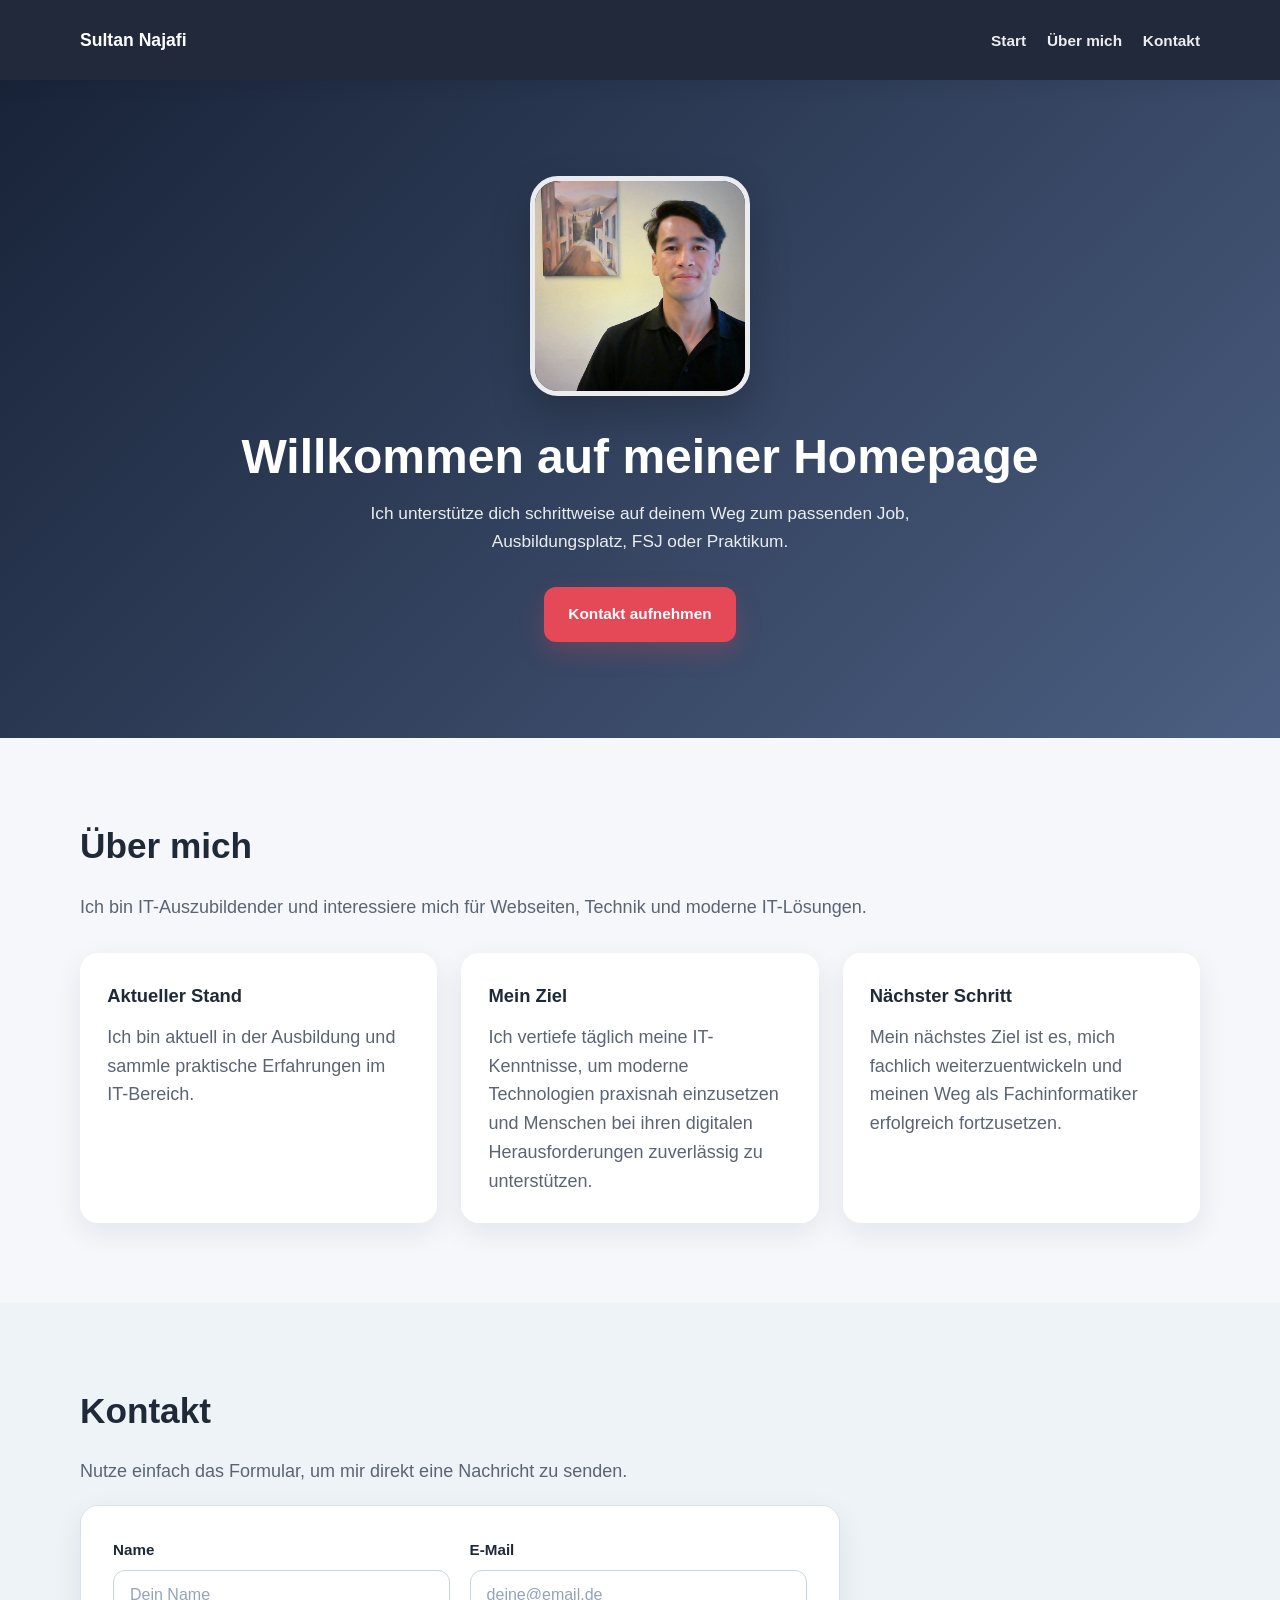
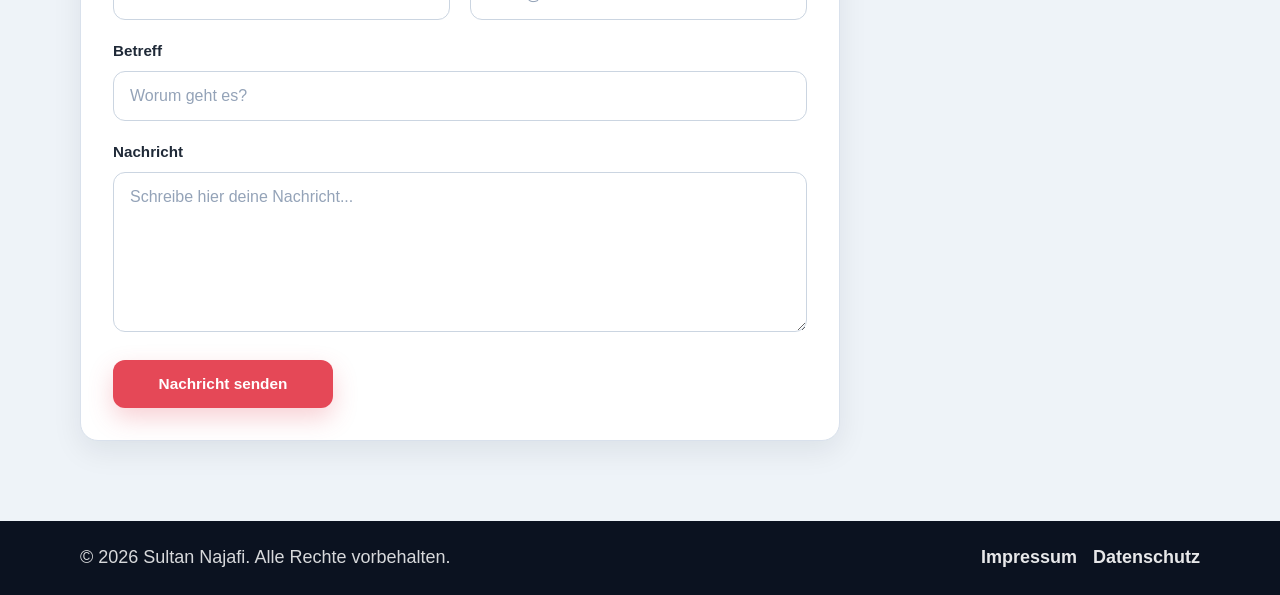
==== index.html @ ae4acdc0 "Add files via upload" ====
<!DOCTYPE html>
<html lang="de">
<head>
  <meta charset="UTF-8" />
  <meta name="viewport" content="width=device-width, initial-scale=1.0" />
  <title>Sultan Najafi</title>
  <meta
    name="description"
    content="Persönliche Homepage von Sultan Najafi mit Informationen, Projekten und Kontaktformular."
  />
  <link rel="stylesheet" href="style.css" />
</head>
<body>
  <header class="site-header">
    <div class="container">
      <nav class="nav">
        <a href="#start" class="logo">Sultan Najafi</a>

        <ul class="nav-links">
          <li><a href="#start">Start</a></li>
          <li><a href="#ueber-mich">Über mich</a></li>
          <li><a href="#kontakt">Kontakt</a></li>
        </ul>
      </nav>
    </div>
  </header>

  <main>
    <section id="start" class="hero">
      <div class="container">
        <img src="mein-foto.jpg" alt="Profilbild von Sultan Najafi" class="profilbild" />

        <h1>Willkommen auf meiner Homepage</h1>

        <p>
          Ich unterstütze dich schrittweise auf deinem Weg zum passenden Job,
          Ausbildungsplatz, FSJ oder Praktikum.
        </p>

        <a class="button" href="#kontakt">Kontakt aufnehmen</a>
      </div>
    </section>

    <section id="ueber-mich" class="section">
      <div class="container">
        <h2>Über mich</h2>

        <p>
          Ich bin IT-Auszubildender und interessiere mich für Webseiten, Technik und moderne IT-Lösungen.
        </p>

        <div class="cards">
          <article class="card">
            <h3>Aktueller Stand</h3>
            <p>
              Ich bin aktuell in der Ausbildung und sammle praktische Erfahrungen im IT-Bereich.
            </p>
          </article>

          <article class="card">
            <h3>Mein Ziel</h3>
            <p>
              Ich vertiefe täglich meine IT-Kenntnisse, um moderne Technologien praxisnah einzusetzen
              und Menschen bei ihren digitalen Herausforderungen zuverlässig zu unterstützen.
            </p>
          </article>

          <article class="card">
            <h3>Nächster Schritt</h3>
            <p>
              Mein nächstes Ziel ist es, mich fachlich weiterzuentwickeln und meinen Weg als
              Fachinformatiker erfolgreich fortzusetzen.
            </p>
          </article>
        </div>
      </div>
    </section>

    <section id="kontakt" class="section section-alt">
      <div class="container">
        <div class="contact-wrapper">
          <div class="contact-header">
            <h2>Kontakt</h2>
            <p class="contact-intro">
              Nutze einfach das Formular, um mir direkt eine Nachricht zu senden.
            </p>
          </div>

          <form
            id="contact-form"
            class="contact-form"
            action="https://formspree.io/f/xgogbnzk"
            method="POST"
          >
            <input
              type="hidden"
              name="_subject"
              value="Neue Nachricht von deiner Homepage"
            />

            <div class="honeypot-field" aria-hidden="true">
              <label for="website">Website</label>
              <input
                type="text"
                id="website"
                name="_gotcha"
                tabindex="-1"
                autocomplete="off"
              />
            </div>

            <div class="form-row">
              <div class="form-group">
                <label for="name">Name</label>
                <input
                  type="text"
                  id="name"
                  name="name"
                  placeholder="Dein Name"
                  required
                />
              </div>

              <div class="form-group">
                <label for="email">E-Mail</label>
                <input
                  type="email"
                  id="email"
                  name="email"
                  placeholder="deine@email.de"
                  required
                />
              </div>
            </div>

            <div class="form-group">
              <label for="betreff">Betreff</label>
              <input
                type="text"
                id="betreff"
                name="betreff"
                placeholder="Worum geht es?"
                required
              />
            </div>

            <div class="form-group">
              <label for="nachricht">Nachricht</label>
              <textarea
                id="nachricht"
                name="nachricht"
                rows="6"
                placeholder="Schreibe hier deine Nachricht..."
                required
              ></textarea>
            </div>

            <div class="form-actions">
              <button type="submit" class="button submit-button" id="submit-button">
                <span class="button-text">Nachricht senden</span>
                <span class="button-spinner" aria-hidden="true"></span>
              </button>
            </div>

            <div
              id="form-status"
              class="form-status"
              role="status"
              aria-live="polite"
            ></div>
          </form>
        </div>
      </div>
    </section>
  </main>

  <footer class="site-footer">
    <div class="container footer-content">
      <p>© 2026 Sultan Najafi. Alle Rechte vorbehalten.</p>

      <div class="footer-links">
  <a href="impressum.html">Impressum</a>
  <a href="datenschutz.html">Datenschutz</a>
</div>
    </div>
  </footer>

  <script src="script.js"></script>
</body>
</html>
---- style.css ----
* {
  box-sizing: border-box;
}

html {
  scroll-behavior: smooth;
}

:root {
  --bg: #f5f7fb;
  --surface: #ffffff;
  --surface-soft: #eef3f8;
  --text: #1f2937;
  --muted: #5b6472;
  --dark: #0f172a;
  --dark-soft: #182338;
  --primary: #e54857;
  --primary-hover: #cc3948;
  --accent: #50607f;
  --hero-start: #182338;
  --hero-end: #4c5f82;
  --border: #d9e1ec;
  --success-bg: #dcfce7;
  --success-text: #166534;
  --success-border: #86efac;
  --info-bg: #e0f2fe;
  --info-text: #075985;
  --info-border: #bae6fd;
  --error-bg: #fee2e2;
  --error-text: #991b1b;
  --error-border: #fca5a5;
  --shadow: 0 10px 30px rgba(15, 23, 42, 0.08);
  --shadow-hover: 0 16px 34px rgba(15, 23, 42, 0.12);
  --radius: 18px;
}

body {
  margin: 0;
  font-family: Arial, sans-serif;
  line-height: 1.6;
  color: var(--text);
  background: var(--bg);
  font-size: 18px;
}

.container {
  width: min(1120px, 92%);
  margin: 0 auto;
}

/* Header */
.site-header {
  position: sticky;
  top: 0;
  z-index: 1000;
  background: rgba(15, 23, 42, 0.92);
  backdrop-filter: blur(10px);
  box-shadow: 0 4px 20px rgba(15, 23, 42, 0.08);
}

.nav {
  min-height: 80px;
  display: flex;
  align-items: center;
  justify-content: space-between;
  gap: 1rem;
}

.logo {
  color: white;
  text-decoration: none;
  font-weight: 700;
  font-size: 1.1rem;
}

.nav-links {
  display: flex;
  gap: 1.3rem;
  list-style: none;
  margin: 0;
  padding: 0;
}

.nav-links a {
  color: rgba(255, 255, 255, 0.92);
  text-decoration: none;
  font-size: 0.96rem;
  font-weight: 600;
  transition: color 0.2s ease, opacity 0.2s ease;
}

.nav-links a:hover {
  color: white;
  opacity: 0.8;
}

/* Hero */
.hero {
  background: linear-gradient(135deg, var(--hero-start), var(--hero-end));
  color: white;
  padding: 6rem 0;
  text-align: center;
}

.hero .container {
  max-width: 800px;
}

.profilbild {
  width: 220px;
  max-width: 100%;
  aspect-ratio: 1 / 1;
  object-fit: cover;
  border-radius: 28px;
  border: 5px solid rgba(255, 255, 255, 0.9);
  box-shadow: 0 18px 40px rgba(0, 0, 0, 0.22);
  margin-bottom: 1.5rem;
}

.hero h1 {
  margin: 0 0 1rem;
  font-size: 3rem;
  line-height: 1.15;
}

.hero p {
  max-width: 650px;
  margin: 0 auto 2rem;
  color: rgba(255, 255, 255, 0.9);
  font-size: 1.08rem;
}

/* Buttons */
.button {
  display: inline-flex;
  align-items: center;
  justify-content: center;
  gap: 0.7rem;
  padding: 0.95rem 1.5rem;
  border-radius: 12px;
  border: none;
  background: var(--primary);
  color: white;
  text-decoration: none;
  font-size: 0.96rem;
  font-weight: 700;
  cursor: pointer;
  transition: transform 0.2s ease, background 0.2s ease, box-shadow 0.2s ease, opacity 0.2s ease;
  box-shadow: 0 10px 24px rgba(229, 72, 87, 0.25);
}

.button:hover {
  background: var(--primary-hover);
  transform: translateY(-2px);
  box-shadow: 0 14px 28px rgba(229, 72, 87, 0.3);
}

/* Sections */
.section {
  padding: 5rem 0;
}

.section-alt {
  background: var(--surface-soft);
}

.section h2 {
  margin-top: 0;
  margin-bottom: 0.8rem;
  font-size: 2.2rem;
}

.section p {
  color: var(--muted);
}

/* Cards */
.cards {
  display: grid;
  grid-template-columns: repeat(3, 1fr);
  gap: 1.5rem;
  margin-top: 2rem;
}

.card {
  background: var(--surface);
  padding: 1.7rem;
  border-radius: var(--radius);
  box-shadow: var(--shadow);
  transition: transform 0.2s ease, box-shadow 0.2s ease;
}

.card:hover {
  transform: translateY(-4px);
  box-shadow: var(--shadow-hover);
}

.card h3 {
  margin-top: 0;
  margin-bottom: 0.8rem;
  font-size: 1.15rem;
}

.card p {
  margin: 0;
  color: var(--muted);
}

/* Contact */
.contact-wrapper {
  max-width: 760px;
}

.contact-header {
  margin-bottom: 1.2rem;
}

.contact-intro {
  max-width: 700px;
}

/* Form */
.contact-form {
  background: white;
  padding: 2rem;
  border-radius: var(--radius);
  box-shadow: var(--shadow);
  border: 1px solid var(--border);
}

.form-row {
  display: grid;
  grid-template-columns: 1fr 1fr;
  gap: 1.2rem;
}

.form-group {
  margin-bottom: 1.2rem;
}

.form-group label {
  display: block;
  margin-bottom: 0.45rem;
  font-weight: 700;
  font-size: 0.95rem;
}

.form-group input,
.form-group textarea {
  width: 100%;
  padding: 0.95rem 1rem;
  border: 1px solid #cbd5e1;
  border-radius: 12px;
  font-size: 1rem;
  font-family: Arial, sans-serif;
  color: var(--text);
  background: white;
  outline: none;
  transition: border-color 0.2s ease, box-shadow 0.2s ease, background 0.2s ease;
}

.form-group input::placeholder,
.form-group textarea::placeholder {
  color: #94a3b8;
}

.form-group input:focus,
.form-group textarea:focus {
  border-color: var(--accent);
  box-shadow: 0 0 0 4px rgba(80, 96, 127, 0.14);
  background: #fcfdff;
}

.form-group textarea {
  resize: vertical;
  min-height: 160px;
}

.form-actions {
  margin-top: 0.3rem;
}

.submit-button {
  min-width: 220px;
}

.button:disabled,
.button.is-loading {
  opacity: 0.85;
  cursor: not-allowed;
  transform: none;
}

.button-spinner {
  width: 18px;
  height: 18px;
  border: 2px solid rgba(255, 255, 255, 0.35);
  border-top-color: white;
  border-radius: 50%;
  display: none;
  animation: spin 0.7s linear infinite;
}

.submit-button.is-loading .button-spinner {
  display: inline-block;
}

/* Honeypot */
.honeypot-field {
  position: absolute;
  left: -9999px;
  opacity: 0;
  pointer-events: none;
}

/* Status */
.form-status {
  margin-top: 1rem;
  padding: 1rem 1.2rem;
  border-radius: 12px;
  display: none;
  font-weight: 600;
  border: 1px solid transparent;
}

.form-status.show {
  display: block;
}

.form-status.sending {
  background: var(--info-bg);
  color: var(--info-text);
  border-color: var(--info-border);
}

.form-status.success {
  background: var(--success-bg);
  color: var(--success-text);
  border-color: var(--success-border);
}

.form-status.error {
  background: var(--error-bg);
  color: var(--error-text);
  border-color: var(--error-border);
}

/* Footer */
.site-footer {
  background: #0b1220;
  color: white;
  padding: 1.4rem 0;
}

.footer-content {
  display: flex;
  justify-content: space-between;
  align-items: center;
  gap: 1rem;
  flex-wrap: wrap;
}

.footer-content p {
  margin: 0;
  color: rgba(255, 255, 255, 0.84);
}

.footer-links {
  display: flex;
  gap: 1rem;
  flex-wrap: wrap;
}

.footer-links a {
  color: rgba(255, 255, 255, 0.9);
  text-decoration: none;
  font-weight: 600;
}

.footer-links a:hover {
  color: white;
  text-decoration: underline;
}

/* Legal pages */
.legal-page {
  min-height: 100vh;
  padding: 4rem 0;
  background: #f5f7fb;
}

.legal-card {
  max-width: 850px;
  margin: 0 auto;
  background: white;
  padding: 2rem;
  border-radius: 16px;
  box-shadow: 0 10px 30px rgba(15, 23, 42, 0.08);
}

.legal-card h1 {
  margin-top: 0;
  margin-bottom: 1.5rem;
}

.legal-card h2 {
  margin-top: 2rem;
  margin-bottom: 0.75rem;
  font-size: 1.2rem;
}

.legal-card p {
  margin-bottom: 1rem;
  color: #374151;
}

.legal-card a {
  color: #e54857;
}

/* Animation */
@keyframes spin {
  to {
    transform: rotate(360deg);
  }
}

/* Responsive */
@media (max-width: 980px) {
  .cards {
    grid-template-columns: 1fr;
  }

  .hero h1 {
    font-size: 2.4rem;
  }

  .form-row {
    grid-template-columns: 1fr;
    gap: 0;
  }
}

@media (max-width: 760px) {
  body {
    font-size: 16px;
  }

  .nav {
    min-height: auto;
    padding: 1rem 0;
    flex-direction: column;
    align-items: flex-start;
  }

  .nav-links {
    flex-wrap: wrap;
    gap: 0.9rem;
  }

  .section {
    padding: 4.2rem 0;
  }

  .section h2 {
    font-size: 1.9rem;
  }

  .hero h1 {
    font-size: 2rem;
  }

  .contact-form {
    padding: 1.4rem;
  }

  .submit-button {
    width: 100%;
    min-width: auto;
  }

  .footer-content {
    flex-direction: column;
    align-items: flex-start;
  }
}
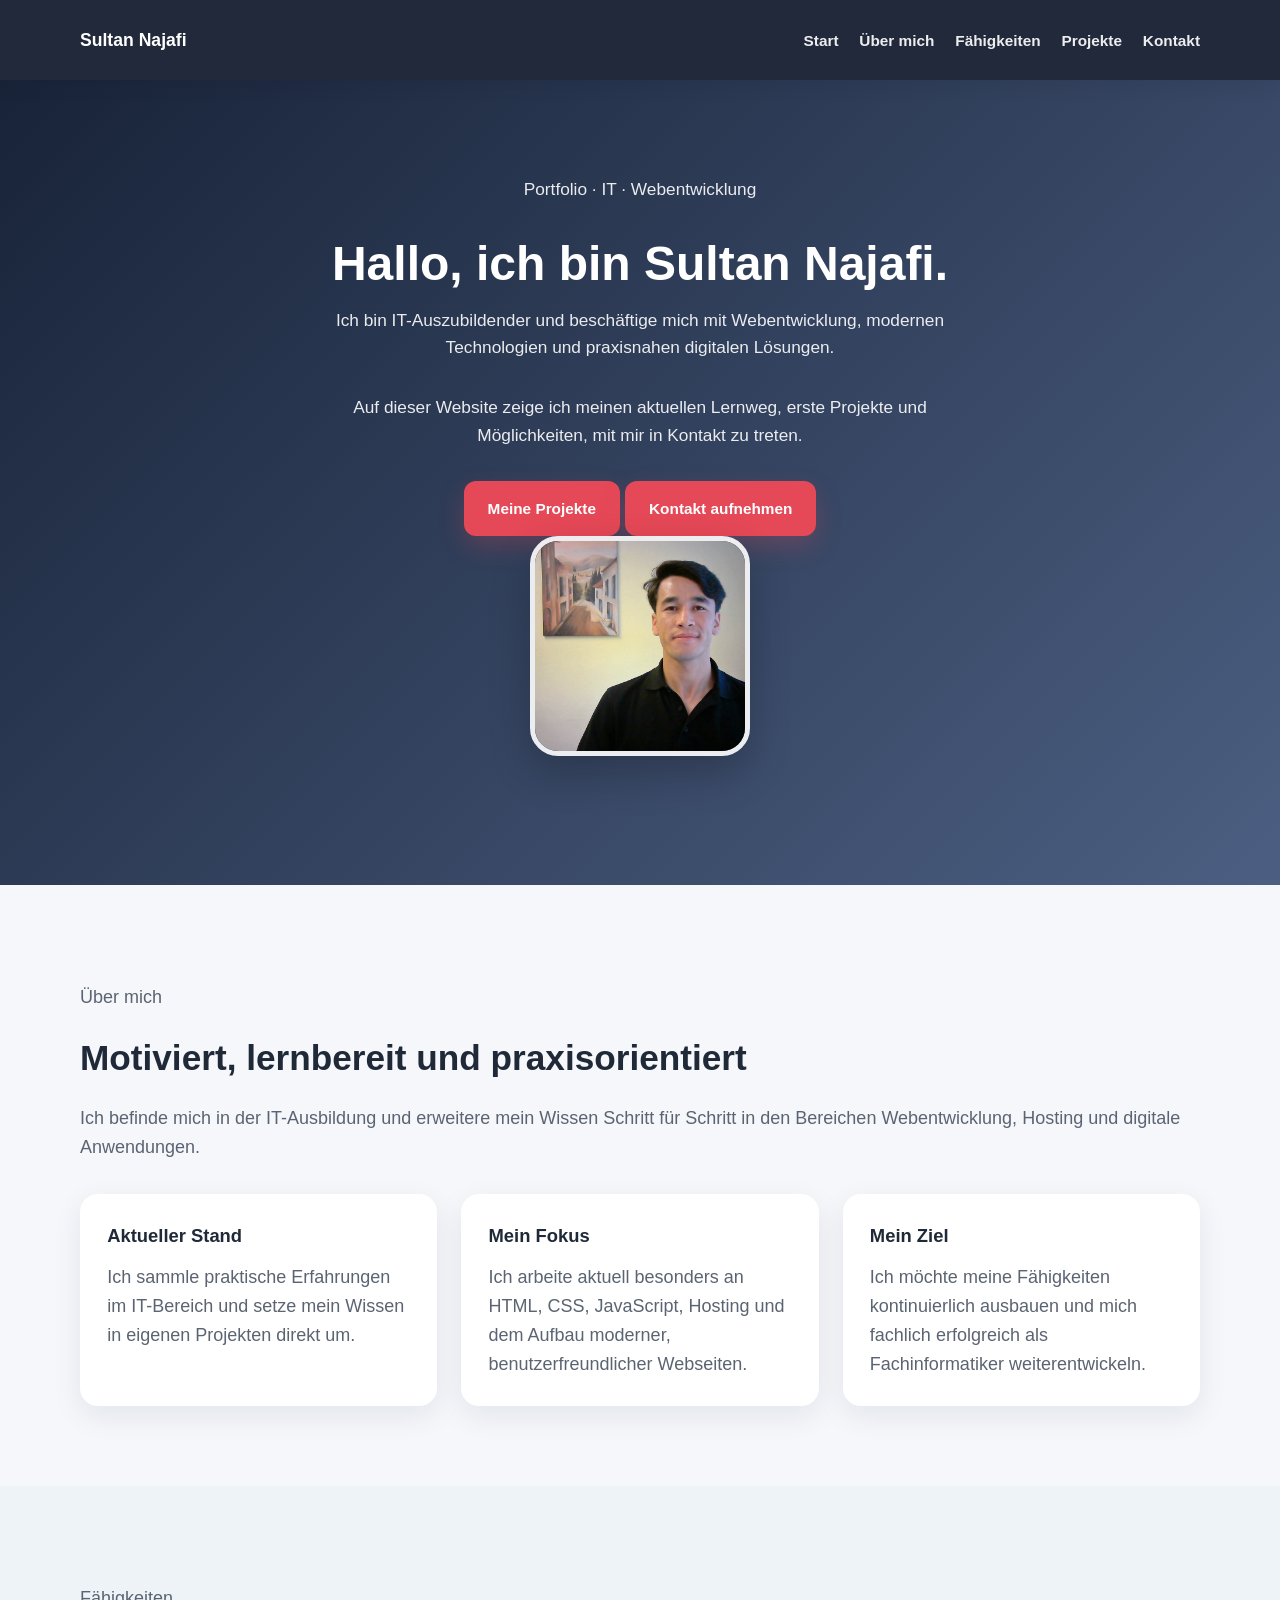
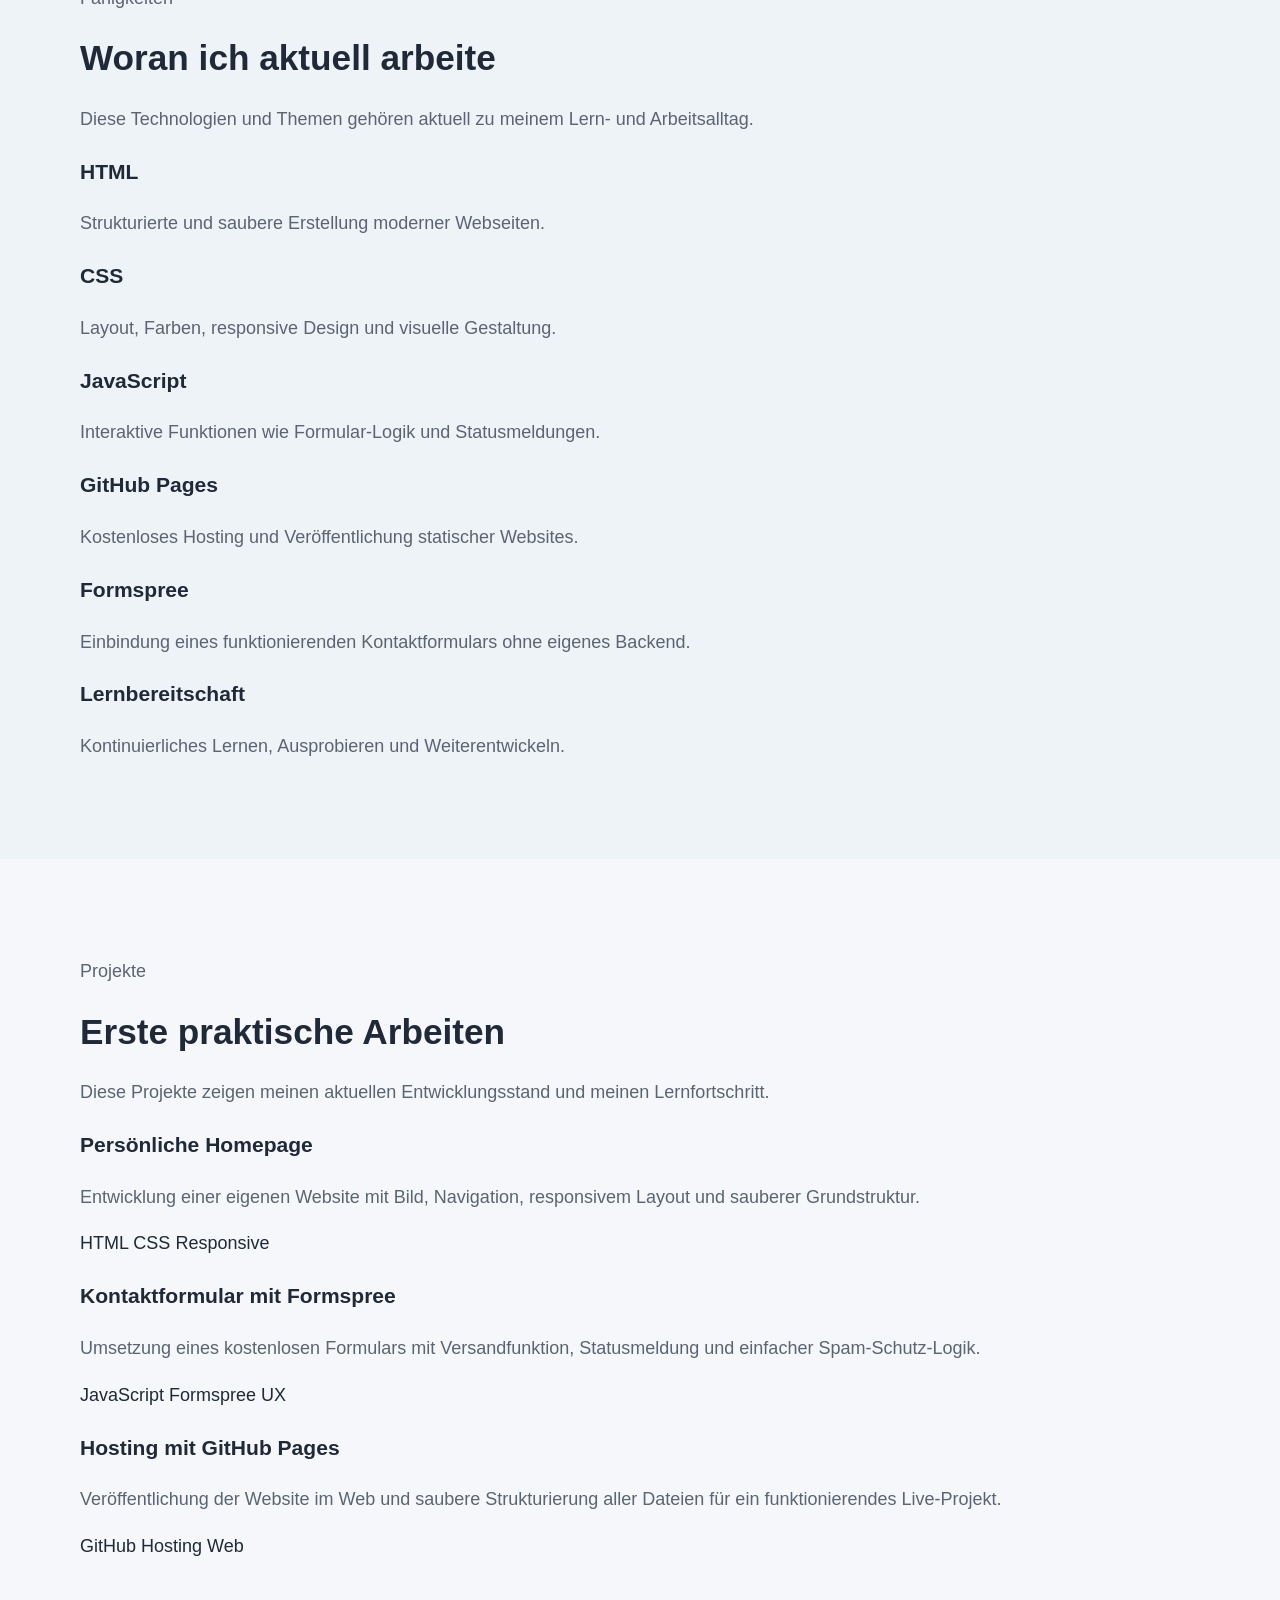
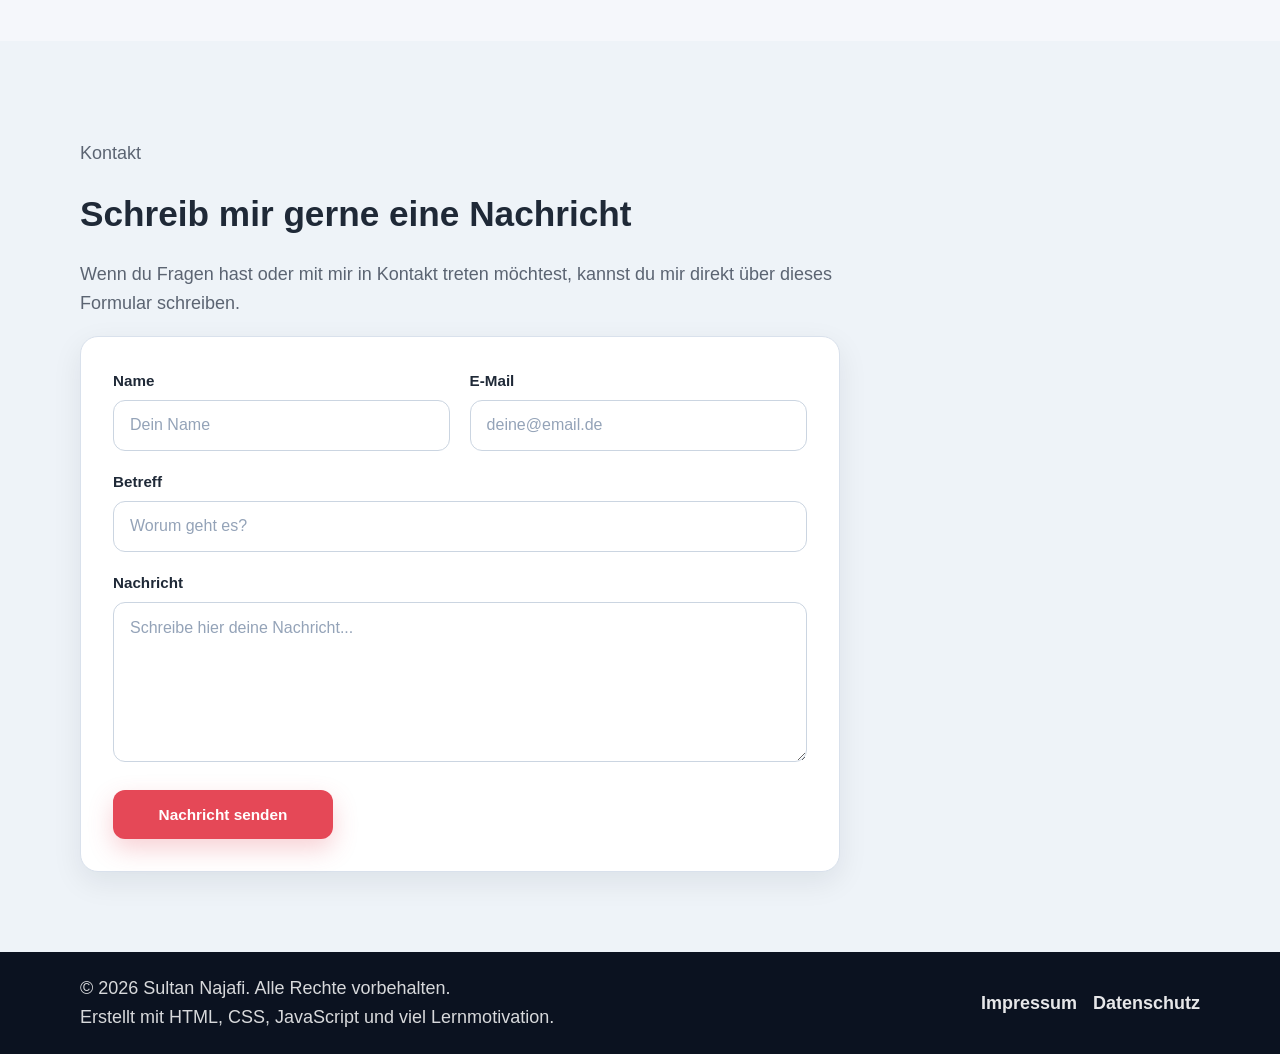
==== commit 27114bf0: "index.html" ====
--- a/index.html
+++ b/index.html
@@ -3,10 +3,10 @@
 <head>
   <meta charset="UTF-8" />
   <meta name="viewport" content="width=device-width, initial-scale=1.0" />
-  <title>Sultan Najafi</title>
+  <title>Sultan Najafi | Portfolio</title>
   <meta
     name="description"
-    content="Persönliche Homepage von Sultan Najafi mit Informationen, Projekten und Kontaktformular."
+    content="Persönliche Portfolio-Website von Sultan Najafi mit Informationen zu Ausbildung, Fähigkeiten, Projekten und Kontakt."
   />
   <link rel="stylesheet" href="style.css" />
 </head>
@@ -19,6 +19,8 @@
         <ul class="nav-links">
           <li><a href="#start">Start</a></li>
           <li><a href="#ueber-mich">Über mich</a></li>
+          <li><a href="#faehigkeiten">Fähigkeiten</a></li>
+          <li><a href="#projekte">Projekte</a></li>
           <li><a href="#kontakt">Kontakt</a></li>
         </ul>
       </nav>
@@ -26,51 +28,163 @@
   </header>
 
   <main>
-    <section id="start" class="hero">
-      <div class="container">
-        <img src="mein-foto.jpg" alt="Profilbild von Sultan Najafi" class="profilbild" />
-
-        <h1>Willkommen auf meiner Homepage</h1>
-
-        <p>
-          Ich unterstütze dich schrittweise auf deinem Weg zum passenden Job,
-          Ausbildungsplatz, FSJ oder Praktikum.
-        </p>
-
-        <a class="button" href="#kontakt">Kontakt aufnehmen</a>
+    <section id="start" class="hero hero-portfolio">
+      <div class="container hero-grid">
+        <div class="hero-content">
+          <p class="hero-kicker">Portfolio · IT · Webentwicklung</p>
+          <h1>Hallo, ich bin Sultan Najafi.</h1>
+          <p class="hero-lead">
+            Ich bin IT-Auszubildender und beschäftige mich mit Webentwicklung,
+            modernen Technologien und praxisnahen digitalen Lösungen.
+          </p>
+          <p class="hero-text">
+            Auf dieser Website zeige ich meinen aktuellen Lernweg, erste Projekte
+            und Möglichkeiten, mit mir in Kontakt zu treten.
+          </p>
+
+          <div class="hero-actions">
+            <a class="button" href="#projekte">Meine Projekte</a>
+            <a class="button button-outline" href="#kontakt">Kontakt aufnehmen</a>
+          </div>
+        </div>
+
+        <div class="hero-visual">
+          <img src="mein-foto.jpg" alt="Profilbild von Sultan Najafi" class="profilbild profilbild-large" />
+        </div>
       </div>
     </section>
 
     <section id="ueber-mich" class="section">
       <div class="container">
-        <h2>Über mich</h2>
-
-        <p>
-          Ich bin IT-Auszubildender und interessiere mich für Webseiten, Technik und moderne IT-Lösungen.
-        </p>
+        <div class="section-header">
+          <p class="section-kicker">Über mich</p>
+          <h2>Motiviert, lernbereit und praxisorientiert</h2>
+          <p class="section-intro">
+            Ich befinde mich in der IT-Ausbildung und erweitere mein Wissen Schritt für Schritt
+            in den Bereichen Webentwicklung, Hosting und digitale Anwendungen.
+          </p>
+        </div>
 
         <div class="cards">
           <article class="card">
             <h3>Aktueller Stand</h3>
             <p>
-              Ich bin aktuell in der Ausbildung und sammle praktische Erfahrungen im IT-Bereich.
+              Ich sammle praktische Erfahrungen im IT-Bereich und setze mein Wissen
+              in eigenen Projekten direkt um.
+            </p>
+          </article>
+
+          <article class="card">
+            <h3>Mein Fokus</h3>
+            <p>
+              Ich arbeite aktuell besonders an HTML, CSS, JavaScript, Hosting
+              und dem Aufbau moderner, benutzerfreundlicher Webseiten.
             </p>
           </article>
 
           <article class="card">
             <h3>Mein Ziel</h3>
             <p>
-              Ich vertiefe täglich meine IT-Kenntnisse, um moderne Technologien praxisnah einzusetzen
-              und Menschen bei ihren digitalen Herausforderungen zuverlässig zu unterstützen.
-            </p>
-          </article>
-
-          <article class="card">
-            <h3>Nächster Schritt</h3>
-            <p>
-              Mein nächstes Ziel ist es, mich fachlich weiterzuentwickeln und meinen Weg als
-              Fachinformatiker erfolgreich fortzusetzen.
-            </p>
+              Ich möchte meine Fähigkeiten kontinuierlich ausbauen und mich
+              fachlich erfolgreich als Fachinformatiker weiterentwickeln.
+            </p>
+          </article>
+        </div>
+      </div>
+    </section>
+
+    <section id="faehigkeiten" class="section section-alt">
+      <div class="container">
+        <div class="section-header">
+          <p class="section-kicker">Fähigkeiten</p>
+          <h2>Woran ich aktuell arbeite</h2>
+          <p class="section-intro">
+            Diese Technologien und Themen gehören aktuell zu meinem Lern- und Arbeitsalltag.
+          </p>
+        </div>
+
+        <div class="skills-grid">
+          <article class="skill-card">
+            <h3>HTML</h3>
+            <p>Strukturierte und saubere Erstellung moderner Webseiten.</p>
+          </article>
+
+          <article class="skill-card">
+            <h3>CSS</h3>
+            <p>Layout, Farben, responsive Design und visuelle Gestaltung.</p>
+          </article>
+
+          <article class="skill-card">
+            <h3>JavaScript</h3>
+            <p>Interaktive Funktionen wie Formular-Logik und Statusmeldungen.</p>
+          </article>
+
+          <article class="skill-card">
+            <h3>GitHub Pages</h3>
+            <p>Kostenloses Hosting und Veröffentlichung statischer Websites.</p>
+          </article>
+
+          <article class="skill-card">
+            <h3>Formspree</h3>
+            <p>Einbindung eines funktionierenden Kontaktformulars ohne eigenes Backend.</p>
+          </article>
+
+          <article class="skill-card">
+            <h3>Lernbereitschaft</h3>
+            <p>Kontinuierliches Lernen, Ausprobieren und Weiterentwickeln.</p>
+          </article>
+        </div>
+      </div>
+    </section>
+
+    <section id="projekte" class="section">
+      <div class="container">
+        <div class="section-header">
+          <p class="section-kicker">Projekte</p>
+          <h2>Erste praktische Arbeiten</h2>
+          <p class="section-intro">
+            Diese Projekte zeigen meinen aktuellen Entwicklungsstand und meinen Lernfortschritt.
+          </p>
+        </div>
+
+        <div class="project-grid">
+          <article class="project-card">
+            <h3>Persönliche Homepage</h3>
+            <p>
+              Entwicklung einer eigenen Website mit Bild, Navigation, responsivem Layout
+              und sauberer Grundstruktur.
+            </p>
+            <div class="tag-list">
+              <span class="tag">HTML</span>
+              <span class="tag">CSS</span>
+              <span class="tag">Responsive</span>
+            </div>
+          </article>
+
+          <article class="project-card">
+            <h3>Kontaktformular mit Formspree</h3>
+            <p>
+              Umsetzung eines kostenlosen Formulars mit Versandfunktion,
+              Statusmeldung und einfacher Spam-Schutz-Logik.
+            </p>
+            <div class="tag-list">
+              <span class="tag">JavaScript</span>
+              <span class="tag">Formspree</span>
+              <span class="tag">UX</span>
+            </div>
+          </article>
+
+          <article class="project-card">
+            <h3>Hosting mit GitHub Pages</h3>
+            <p>
+              Veröffentlichung der Website im Web und saubere Strukturierung
+              aller Dateien für ein funktionierendes Live-Projekt.
+            </p>
+            <div class="tag-list">
+              <span class="tag">GitHub</span>
+              <span class="tag">Hosting</span>
+              <span class="tag">Web</span>
+            </div>
           </article>
         </div>
       </div>
@@ -79,10 +193,12 @@
     <section id="kontakt" class="section section-alt">
       <div class="container">
         <div class="contact-wrapper">
-          <div class="contact-header">
-            <h2>Kontakt</h2>
-            <p class="contact-intro">
-              Nutze einfach das Formular, um mir direkt eine Nachricht zu senden.
+          <div class="section-header">
+            <p class="section-kicker">Kontakt</p>
+            <h2>Schreib mir gerne eine Nachricht</h2>
+            <p class="section-intro">
+              Wenn du Fragen hast oder mit mir in Kontakt treten möchtest,
+              kannst du mir direkt über dieses Formular schreiben.
             </p>
           </div>
 
@@ -176,15 +292,18 @@
 
   <footer class="site-footer">
     <div class="container footer-content">
-      <p>© 2026 Sultan Najafi. Alle Rechte vorbehalten.</p>
+      <div>
+        <p>© 2026 Sultan Najafi. Alle Rechte vorbehalten.</p>
+        <p class="footer-note">Erstellt mit HTML, CSS, JavaScript und viel Lernmotivation.</p>
+      </div>
 
       <div class="footer-links">
-  <a href="impressum.html">Impressum</a>
-  <a href="datenschutz.html">Datenschutz</a>
-</div>
+        <a href="impressum.html">Impressum</a>
+        <a href="datenschutz.html">Datenschutz</a>
+      </div>
     </div>
   </footer>
 
   <script src="script.js"></script>
 </body>
-</html>+</html>
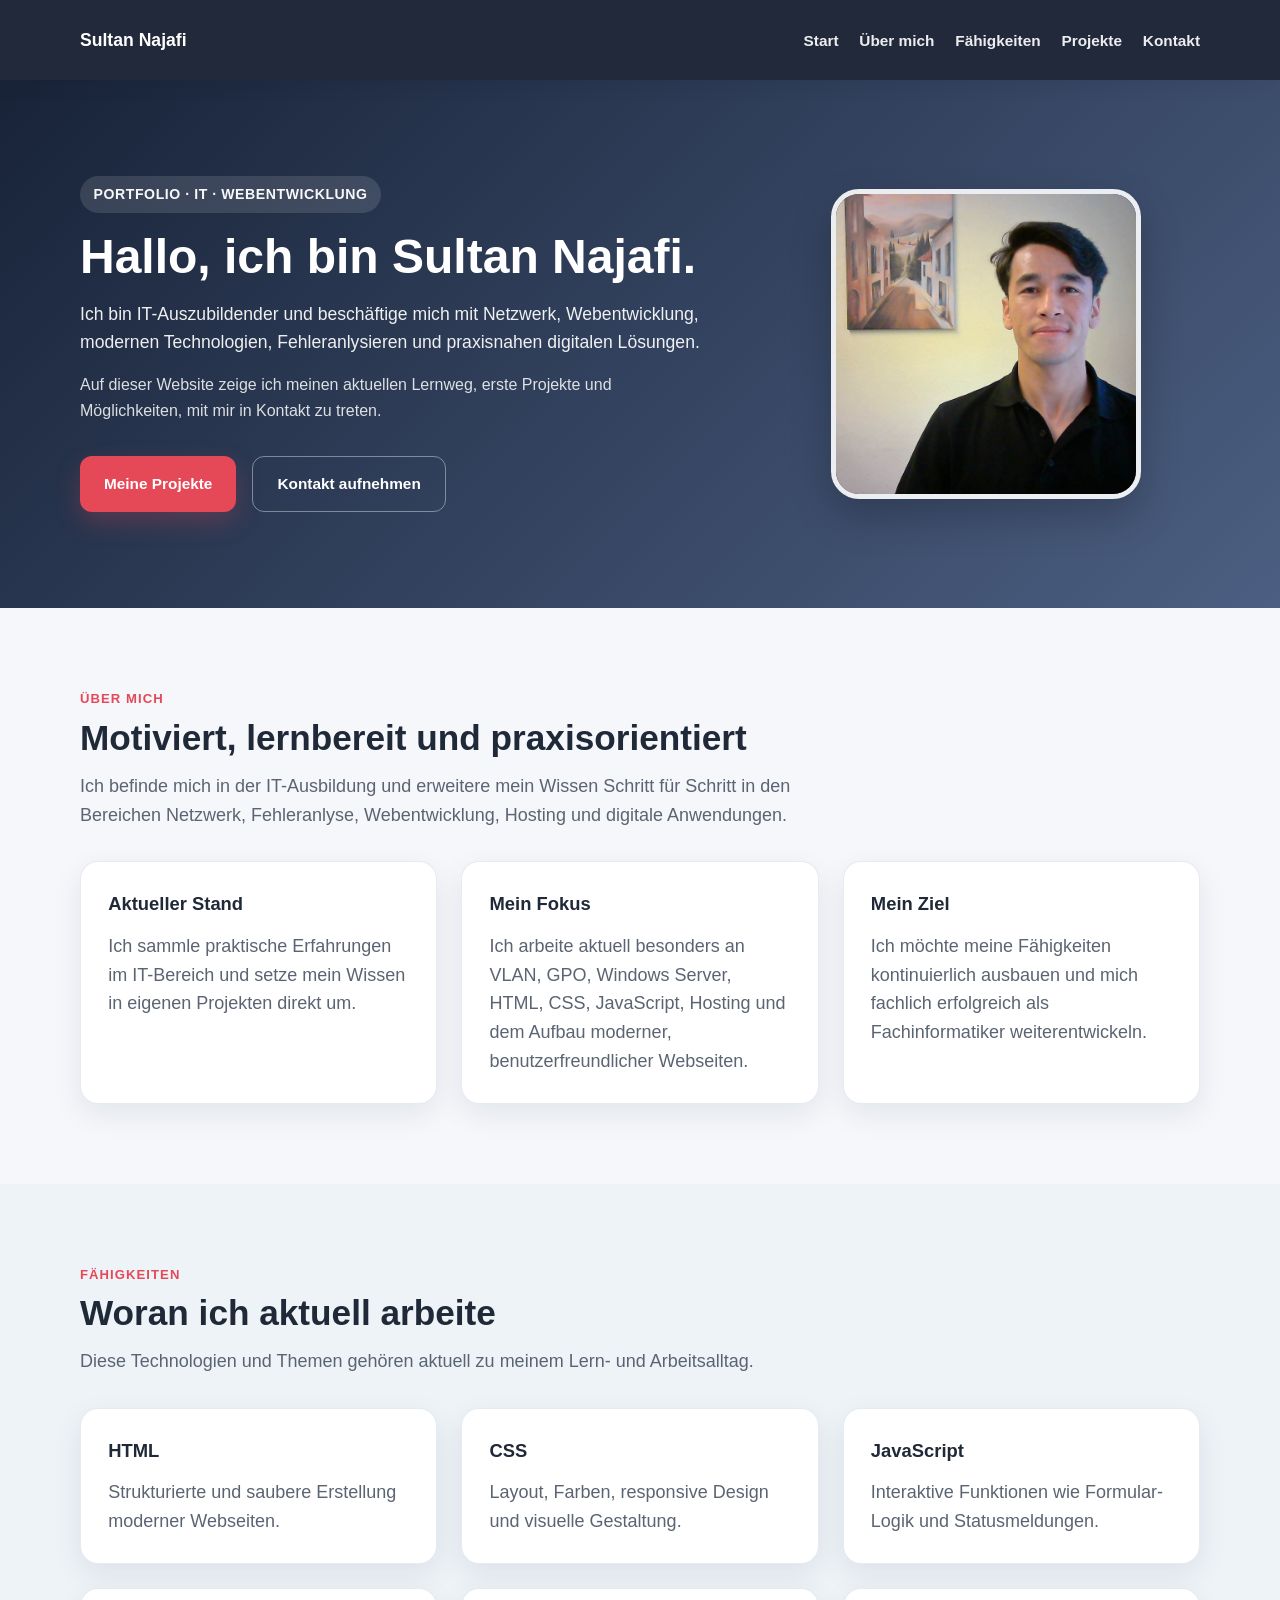
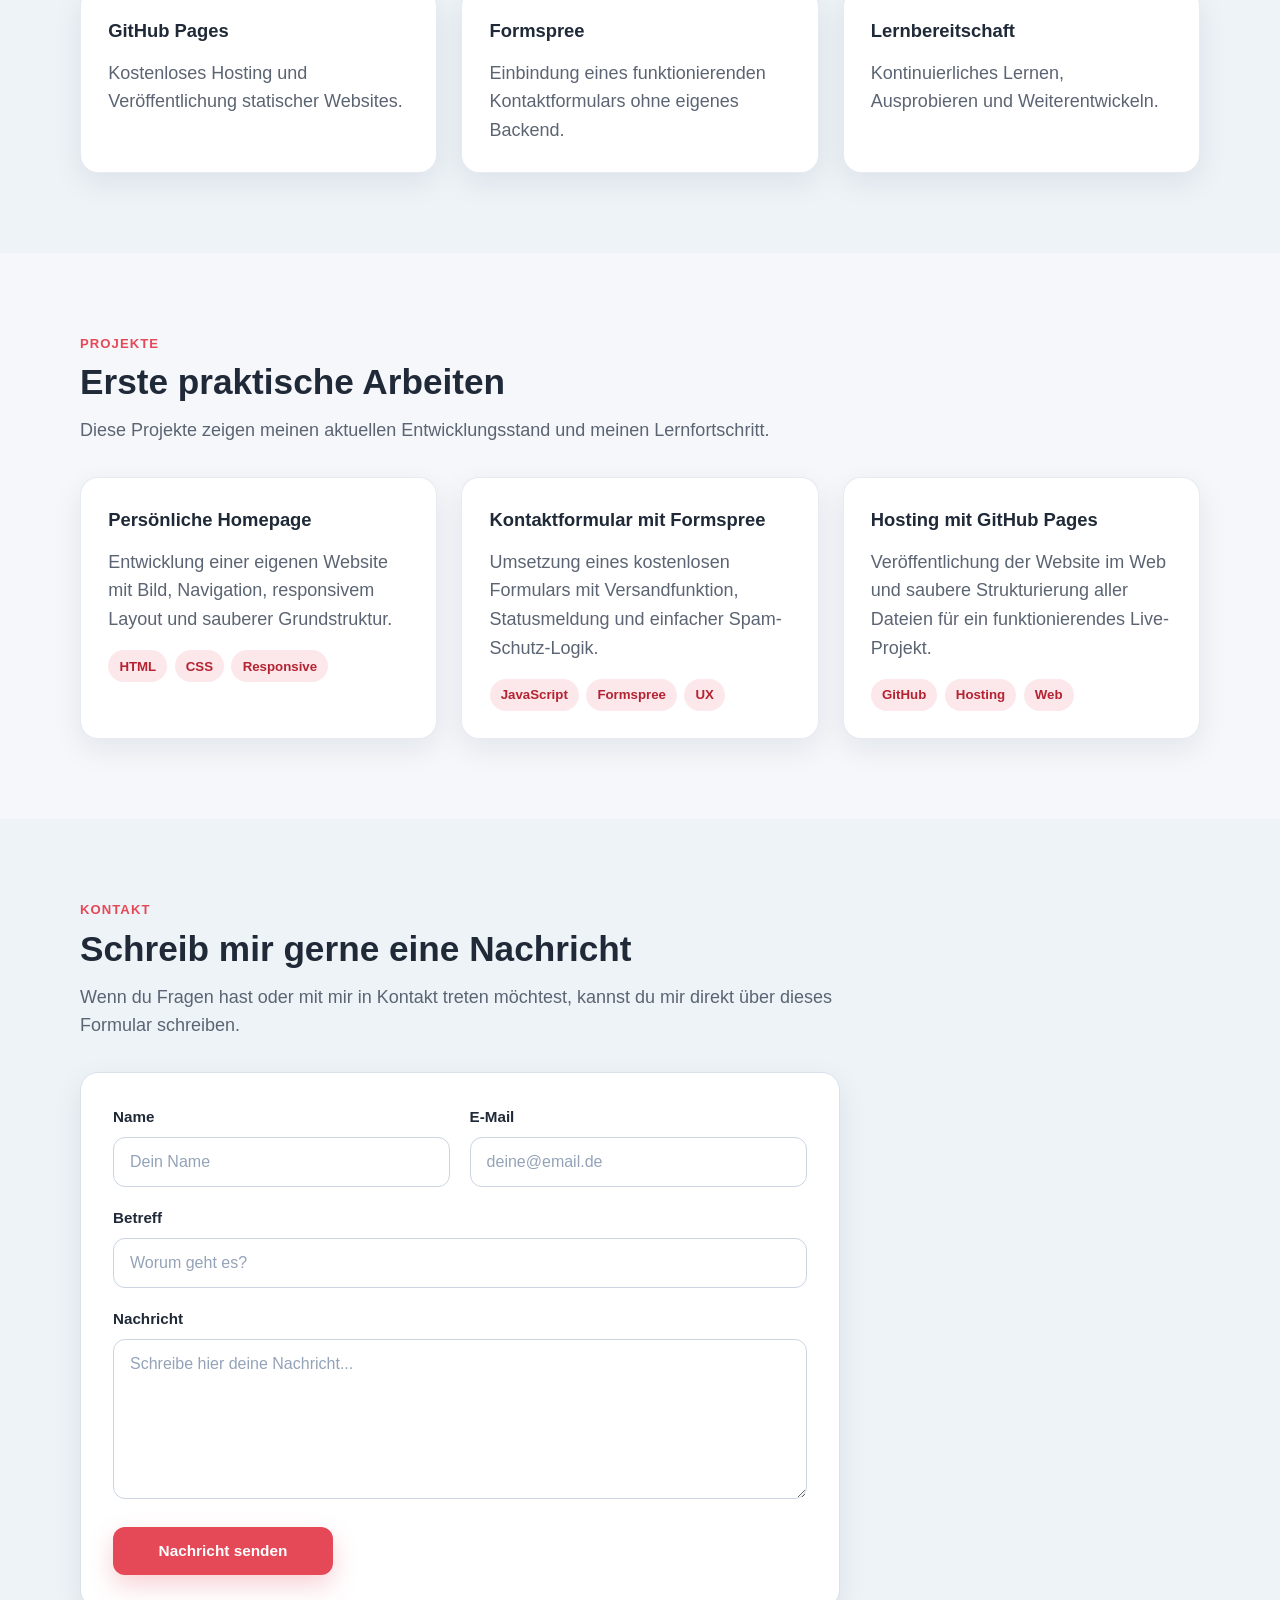
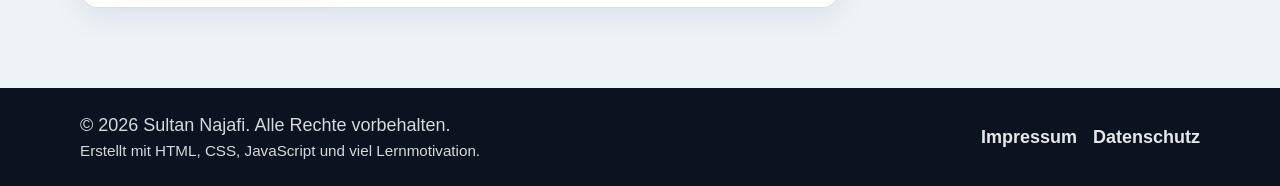
==== commit add36f09: "index.html" ====
--- a/index.html
+++ b/index.html
@@ -34,8 +34,8 @@
           <p class="hero-kicker">Portfolio · IT · Webentwicklung</p>
           <h1>Hallo, ich bin Sultan Najafi.</h1>
           <p class="hero-lead">
-            Ich bin IT-Auszubildender und beschäftige mich mit Webentwicklung,
-            modernen Technologien und praxisnahen digitalen Lösungen.
+            Ich bin IT-Auszubildender und beschäftige mich mit Netzwerk, Webentwicklung,
+            modernen Technologien, Fehleranlysieren und praxisnahen digitalen Lösungen.
           </p>
           <p class="hero-text">
             Auf dieser Website zeige ich meinen aktuellen Lernweg, erste Projekte
@@ -61,7 +61,7 @@
           <h2>Motiviert, lernbereit und praxisorientiert</h2>
           <p class="section-intro">
             Ich befinde mich in der IT-Ausbildung und erweitere mein Wissen Schritt für Schritt
-            in den Bereichen Webentwicklung, Hosting und digitale Anwendungen.
+            in den Bereichen Netzwerk, Fehleranlyse, Webentwicklung, Hosting und digitale Anwendungen.
           </p>
         </div>
 
@@ -77,7 +77,7 @@
           <article class="card">
             <h3>Mein Fokus</h3>
             <p>
-              Ich arbeite aktuell besonders an HTML, CSS, JavaScript, Hosting
+              Ich arbeite aktuell besonders an VLAN, GPO, Windows Server, HTML, CSS, JavaScript, Hosting
               und dem Aufbau moderner, benutzerfreundlicher Webseiten.
             </p>
           </article>
--- a/style.css
+++ b/style.css
@@ -95,39 +95,75 @@
 }
 
 /* Hero */
-.hero {
+.hero-portfolio {
   background: linear-gradient(135deg, var(--hero-start), var(--hero-end));
   color: white;
   padding: 6rem 0;
-  text-align: center;
-}
-
-.hero .container {
-  max-width: 800px;
-}
-
-.profilbild {
-  width: 220px;
-  max-width: 100%;
-  aspect-ratio: 1 / 1;
-  object-fit: cover;
-  border-radius: 28px;
-  border: 5px solid rgba(255, 255, 255, 0.9);
-  box-shadow: 0 18px 40px rgba(0, 0, 0, 0.22);
-  margin-bottom: 1.5rem;
-}
-
-.hero h1 {
+}
+
+.hero-grid {
+  display: grid;
+  grid-template-columns: 1.2fr 0.8fr;
+  align-items: center;
+  gap: 3rem;
+}
+
+.hero-kicker {
+  display: inline-block;
+  margin: 0 0 1rem;
+  padding: 0.45rem 0.85rem;
+  border-radius: 999px;
+  background: rgba(255, 255, 255, 0.12);
+  color: rgba(255, 255, 255, 0.96);
+  font-weight: 700;
+  font-size: 0.88rem;
+  letter-spacing: 0.04em;
+  text-transform: uppercase;
+}
+
+.hero-content h1 {
   margin: 0 0 1rem;
   font-size: 3rem;
   line-height: 1.15;
 }
 
-.hero p {
-  max-width: 650px;
-  margin: 0 auto 2rem;
-  color: rgba(255, 255, 255, 0.9);
-  font-size: 1.08rem;
+.hero-lead {
+  margin: 0 0 1rem;
+  font-size: 1.1rem;
+  color: rgba(255, 255, 255, 0.92);
+  max-width: 640px;
+}
+
+.hero-text {
+  margin: 0;
+  font-size: 1rem;
+  color: rgba(255, 255, 255, 0.84);
+  max-width: 620px;
+}
+
+.hero-actions {
+  display: flex;
+  flex-wrap: wrap;
+  gap: 1rem;
+  margin-top: 2rem;
+}
+
+.hero-visual {
+  display: flex;
+  justify-content: center;
+}
+
+.profilbild {
+  max-width: 100%;
+  object-fit: cover;
+  border: 5px solid rgba(255, 255, 255, 0.9);
+  box-shadow: 0 18px 40px rgba(0, 0, 0, 0.22);
+}
+
+.profilbild-large {
+  width: 310px;
+  aspect-ratio: 1 / 1;
+  border-radius: 28px;
 }
 
 /* Buttons */
@@ -155,6 +191,16 @@
   box-shadow: 0 14px 28px rgba(229, 72, 87, 0.3);
 }
 
+.button-outline {
+  background: transparent;
+  border: 1px solid rgba(255, 255, 255, 0.4);
+  box-shadow: none;
+}
+
+.button-outline:hover {
+  background: rgba(255, 255, 255, 0.08);
+}
+
 /* Sections */
 .section {
   padding: 5rem 0;
@@ -164,59 +210,107 @@
   background: var(--surface-soft);
 }
 
-.section h2 {
-  margin-top: 0;
-  margin-bottom: 0.8rem;
+.section-header {
+  max-width: 760px;
+  margin-bottom: 2rem;
+}
+
+.section-kicker {
+  margin: 0 0 0.45rem;
+  color: var(--primary);
+  font-weight: 700;
+  text-transform: uppercase;
+  letter-spacing: 0.08em;
+  font-size: 0.82rem;
+}
+
+.section-header h2 {
+  margin: 0 0 0.8rem;
   font-size: 2.2rem;
-}
-
-.section p {
+  line-height: 1.2;
+}
+
+.section-intro {
+  margin: 0;
   color: var(--muted);
 }
 
 /* Cards */
+.cards,
+.skills-grid,
+.project-grid {
+  display: grid;
+  gap: 1.5rem;
+}
+
 .cards {
-  display: grid;
   grid-template-columns: repeat(3, 1fr);
-  gap: 1.5rem;
-  margin-top: 2rem;
-}
-
-.card {
+}
+
+.skills-grid {
+  grid-template-columns: repeat(3, 1fr);
+}
+
+.project-grid {
+  grid-template-columns: repeat(3, 1fr);
+}
+
+.card,
+.skill-card,
+.project-card {
   background: var(--surface);
   padding: 1.7rem;
   border-radius: var(--radius);
   box-shadow: var(--shadow);
+  border: 1px solid rgba(217, 225, 236, 0.65);
   transition: transform 0.2s ease, box-shadow 0.2s ease;
 }
 
-.card:hover {
+.card:hover,
+.skill-card:hover,
+.project-card:hover {
   transform: translateY(-4px);
   box-shadow: var(--shadow-hover);
 }
 
-.card h3 {
+.card h3,
+.skill-card h3,
+.project-card h3 {
   margin-top: 0;
   margin-bottom: 0.8rem;
   font-size: 1.15rem;
 }
 
-.card p {
+.card p,
+.skill-card p,
+.project-card p {
   margin: 0;
   color: var(--muted);
+}
+
+.project-card p {
+  margin-bottom: 1rem;
+}
+
+.tag-list {
+  display: flex;
+  flex-wrap: wrap;
+  gap: 0.45rem;
+}
+
+.tag {
+  display: inline-block;
+  padding: 0.35rem 0.7rem;
+  border-radius: 999px;
+  background: #fce7ea;
+  color: #b42332;
+  font-size: 0.83rem;
+  font-weight: 700;
 }
 
 /* Contact */
 .contact-wrapper {
   max-width: 760px;
-}
-
-.contact-header {
-  margin-bottom: 1.2rem;
-}
-
-.contact-intro {
-  max-width: 700px;
 }
 
 /* Form */
@@ -365,6 +459,11 @@
   color: rgba(255, 255, 255, 0.84);
 }
 
+.footer-note {
+  margin-top: 0.35rem;
+  font-size: 0.95rem;
+}
+
 .footer-links {
   display: flex;
   gap: 1rem;
@@ -386,36 +485,75 @@
 .legal-page {
   min-height: 100vh;
   padding: 4rem 0;
-  background: #f5f7fb;
+  background: linear-gradient(180deg, #eef3f8 0%, #f5f7fb 100%);
 }
 
 .legal-card {
-  max-width: 850px;
+  max-width: 860px;
   margin: 0 auto;
   background: white;
-  padding: 2rem;
-  border-radius: 16px;
-  box-shadow: 0 10px 30px rgba(15, 23, 42, 0.08);
+  padding: 2.4rem;
+  border-radius: 20px;
+  box-shadow: 0 18px 40px rgba(15, 23, 42, 0.08);
+  border: 1px solid #e2e8f0;
+}
+
+.legal-kicker {
+  margin: 0 0 0.5rem;
+  color: #e54857;
+  font-weight: 700;
+  text-transform: uppercase;
+  letter-spacing: 0.08em;
+  font-size: 0.82rem;
 }
 
 .legal-card h1 {
   margin-top: 0;
-  margin-bottom: 1.5rem;
+  margin-bottom: 0.8rem;
+  font-size: 2.2rem;
+  line-height: 1.2;
+  color: #111827;
+}
+
+.legal-intro {
+  margin-bottom: 2rem;
+  color: #4b5563;
+  font-size: 1rem;
+}
+
+.legal-section + .legal-section {
+  margin-top: 1.8rem;
 }
 
 .legal-card h2 {
-  margin-top: 2rem;
+  margin-top: 0;
   margin-bottom: 0.75rem;
-  font-size: 1.2rem;
+  font-size: 1.15rem;
+  color: #111827;
 }
 
 .legal-card p {
-  margin-bottom: 1rem;
+  margin-bottom: 0;
   color: #374151;
-}
-
-.legal-card a {
+  line-height: 1.75;
+}
+
+.legal-card a:not(.button) {
   color: #e54857;
+  text-decoration: none;
+  font-weight: 600;
+}
+
+.legal-card a:not(.button):hover {
+  text-decoration: underline;
+}
+
+.legal-actions {
+  margin-top: 2.2rem;
+}
+
+.legal-card .button {
+  color: white;
 }
 
 /* Animation */
@@ -427,11 +565,14 @@
 
 /* Responsive */
 @media (max-width: 980px) {
-  .cards {
+  .hero-grid,
+  .cards,
+  .skills-grid,
+  .project-grid {
     grid-template-columns: 1fr;
   }
 
-  .hero h1 {
+  .hero-content h1 {
     font-size: 2.4rem;
   }
 
@@ -462,16 +603,24 @@
     padding: 4.2rem 0;
   }
 
-  .section h2 {
+  .section-header h2,
+  .hero-content h1,
+  .legal-card h1 {
     font-size: 1.9rem;
   }
 
-  .hero h1 {
-    font-size: 2rem;
-  }
-
-  .contact-form {
-    padding: 1.4rem;
+  .hero-portfolio {
+    padding: 4.5rem 0;
+  }
+
+  .hero-actions {
+    flex-direction: column;
+    align-items: stretch;
+  }
+
+  .contact-form,
+  .legal-card {
+    padding: 1.5rem;
   }
 
   .submit-button {
@@ -483,4 +632,8 @@
     flex-direction: column;
     align-items: flex-start;
   }
-}+
+  .legal-page {
+    padding: 2rem 0;
+  }
+}
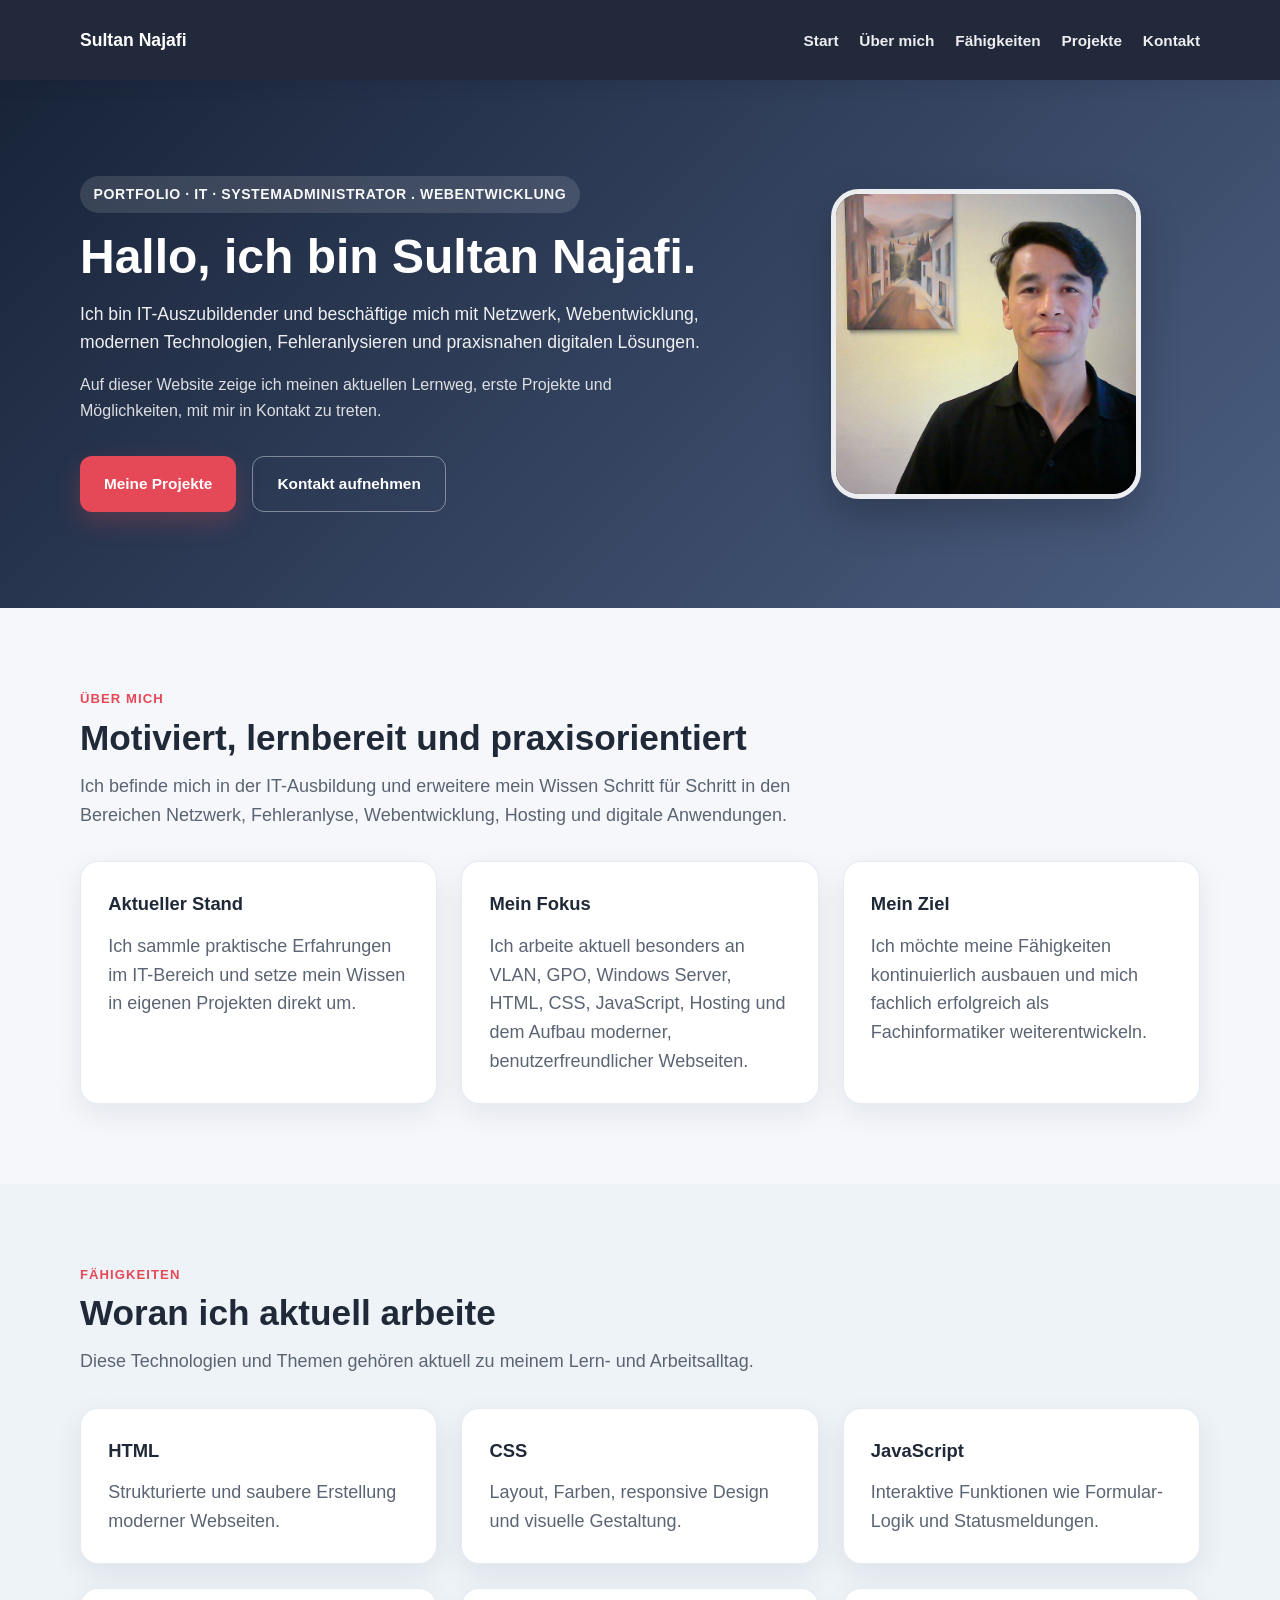
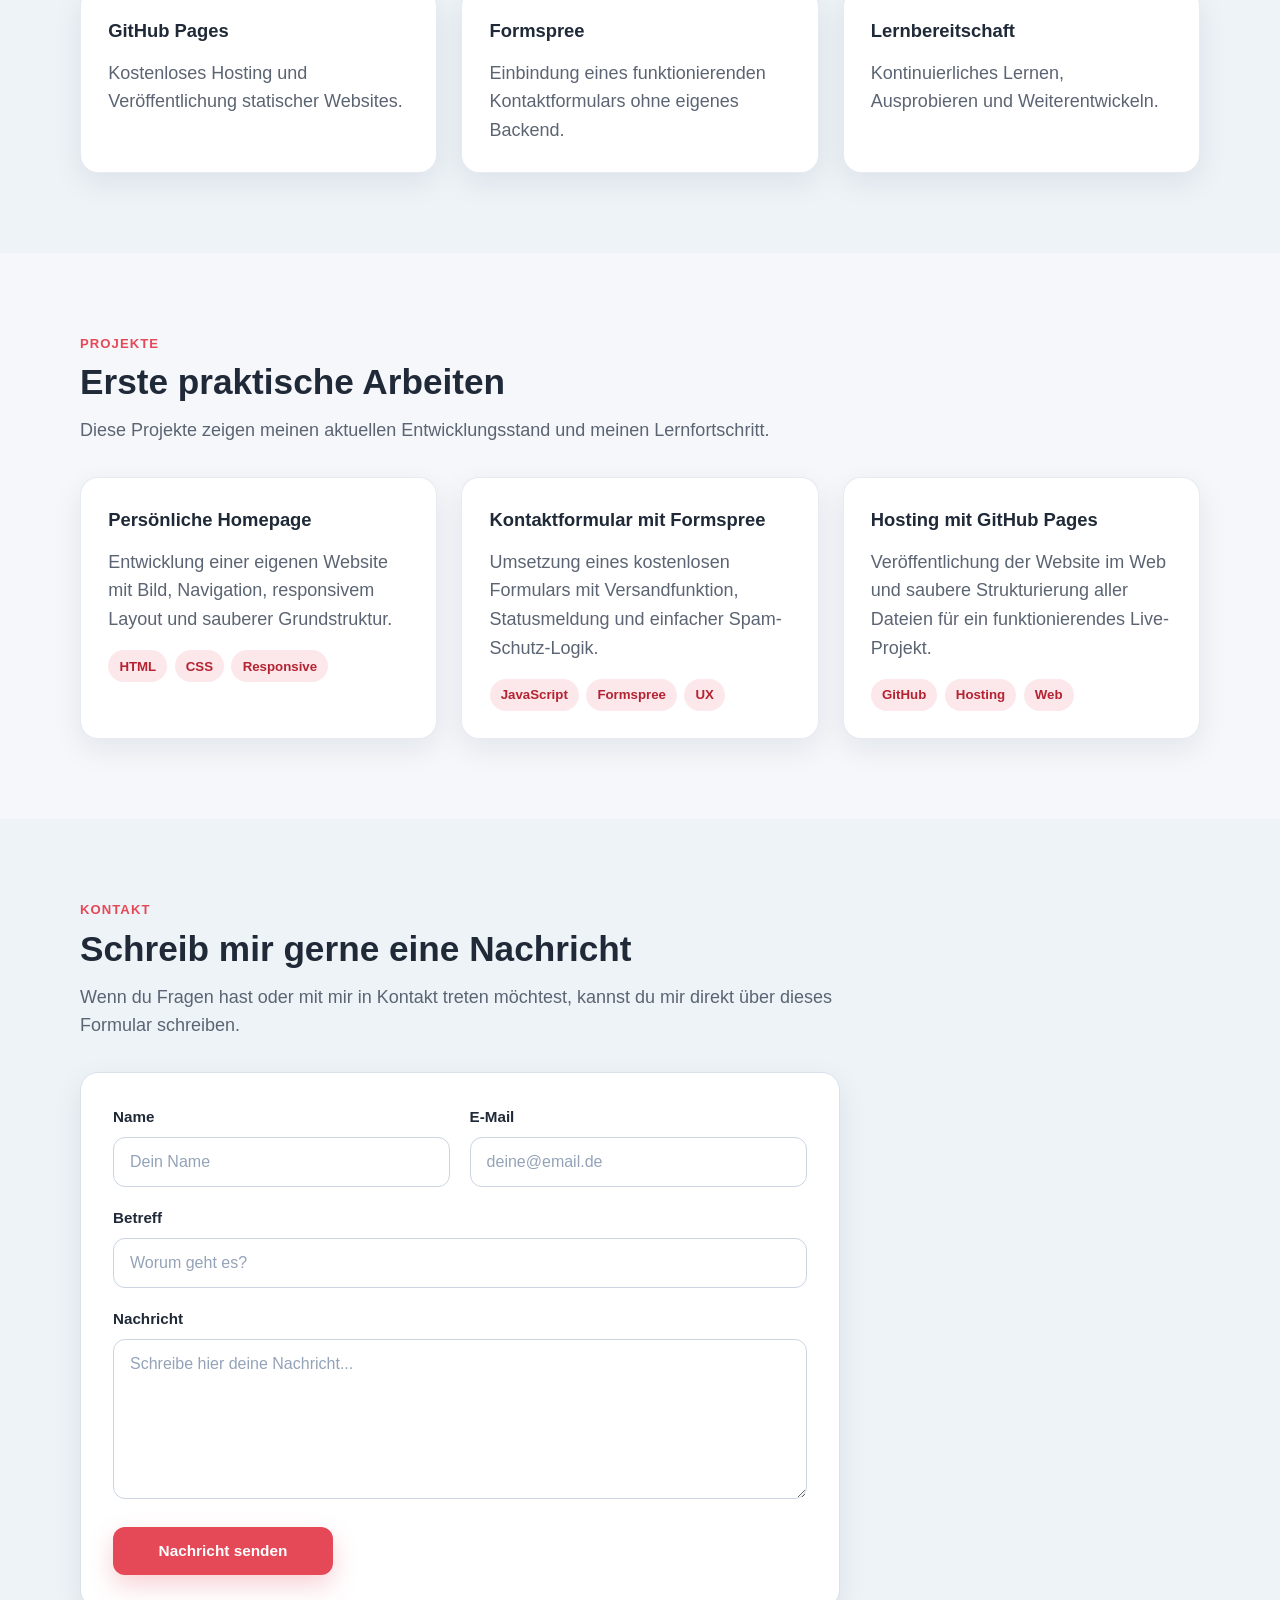
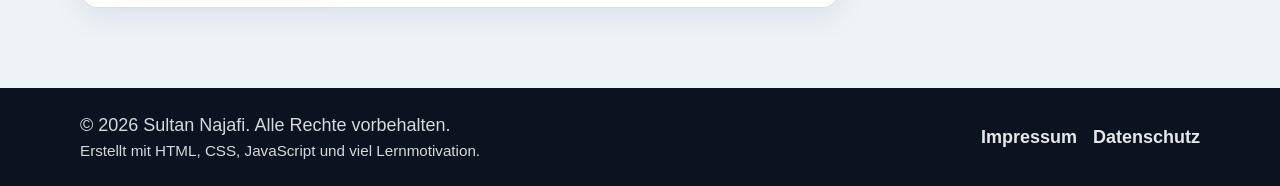
==== commit c680035f: "index.html" ====
--- a/index.html
+++ b/index.html
@@ -31,7 +31,7 @@
     <section id="start" class="hero hero-portfolio">
       <div class="container hero-grid">
         <div class="hero-content">
-          <p class="hero-kicker">Portfolio · IT · Webentwicklung</p>
+          <p class="hero-kicker">Portfolio · IT · Systemadministrator . Webentwicklung</p>
           <h1>Hallo, ich bin Sultan Najafi.</h1>
           <p class="hero-lead">
             Ich bin IT-Auszubildender und beschäftige mich mit Netzwerk, Webentwicklung,
